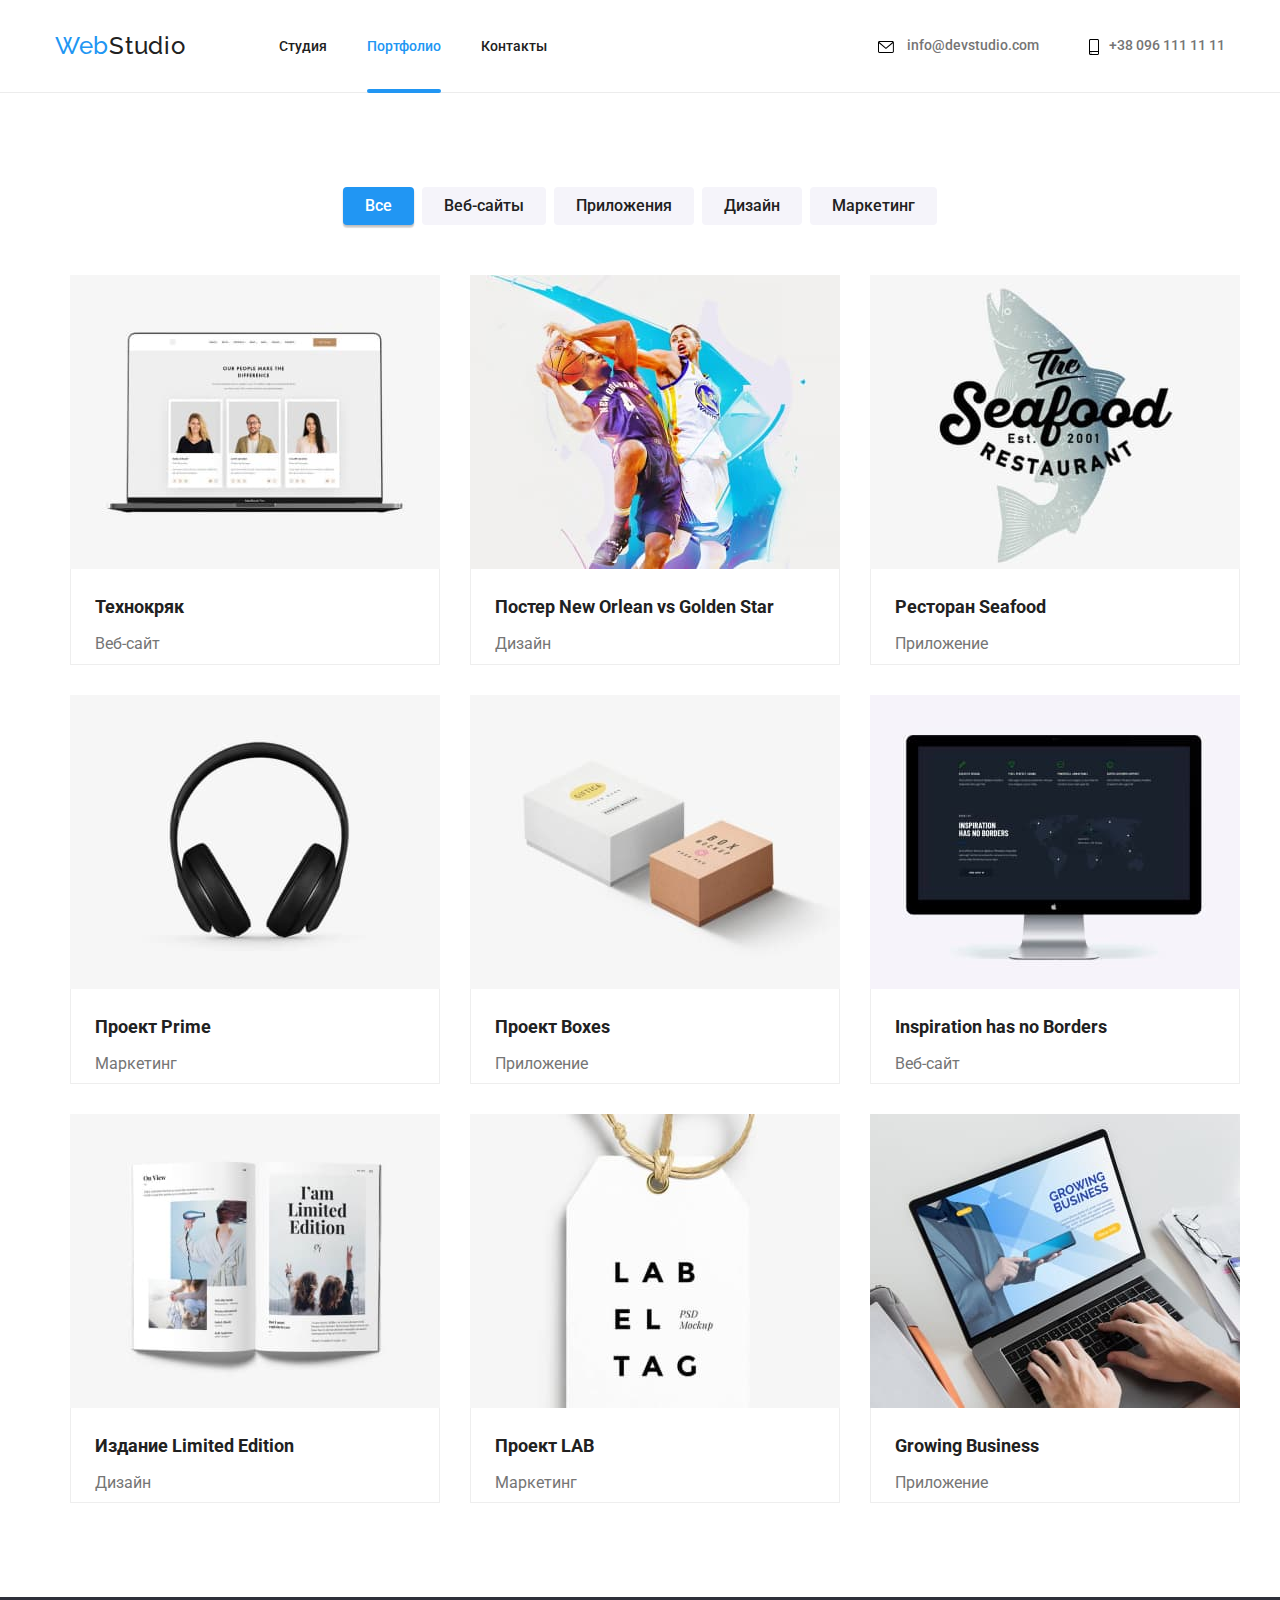
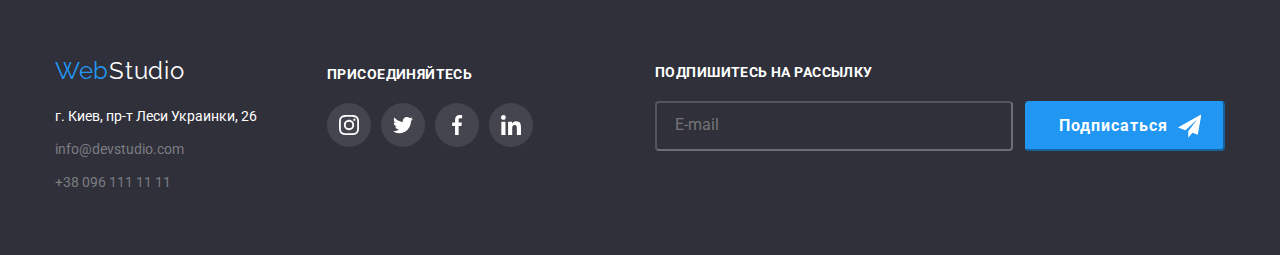
==== portfolio.html @ 3ba3205a "ДЗ 7 начало" ====
<!DOCTYPE html>
<html lang="ru">

<head>
    <meta charset="UTF-8">
    <meta http-equiv="X-UA-Compatible" content="IE=edge">
    <meta name="viewport" content="width=device-width, initial-scale=1.0">
    <link rel="stylesheet" href="https://cdnjs.cloudflare.com/ajax/libs/modern-normalize/1.1.0/modern-normalize.min.css">
    <link rel="preconnect" href="https://fonts.googleapis.com">
    <link rel="preconnect" href="https://fonts.gstatic.com" crossorigin>
    <link href="https://fonts.googleapis.com/css2?family=Raleway:wght@700&family=Roboto:wght@400;500;700;900&display=swap"
        rel="stylesheet">
    <link rel="stylesheet" href="./css/style.css">
    <title>Домешнее задание №2</title>
</head>

<body>
  <!-- header -->

    <header class="page-header">
        <div class="container main-nav">
            <a href="https://vitalii-dzoma.github.io/goit-markup-hw-01/" class="link header"><span
                    class="web-logo">Web</span>Studio</a>
            <nav class="navigation">
                <ul class="list nav">
                    <li class="item"><a href="./index.html" class="link">Студия</a></li>
                <li class="item"><a href="" class="link current">Портфолио</a></li>
                    <li class="item"><a href="" class="link">Контакты</a></li>
                </ul>
            </nav>
            <ul class="list address">
            <li class="item"><a href="mailto:info@devstudio.com" class="link-address">
                    <svg class="nav-item" width="16px"  height="12px">
                        <use href="./images/icons.svg#icon-envelope"></use>
                    </svg> info@devstudio.com</a>
            </li>
            <li class="item"><a href="tel:+380961111111" class="link-address"><svg class="nav-item" width="10px"  height="16px">
                        <use href="./images/icons.svg#icon-smartphone"></use>
                    </svg>+38 096 111 11 11</a></li>
            </ul>
        </div>
    </header>
<!-- main -->
    <main>
        <!-- section -->
        <section class="section portfolio">
            <div class="container">
            <h1 class="visually-hidden">Работы</h1>
                <ul class="top wrapper">
                    <li class="item"><button type="button" class="portfolio-btn current-btn">Все</button></li>
                    <li class="item"><button type="button" class="portfolio-btn">Веб-сайты</button></li>
                    <li class="item"><button type="button" class="portfolio-btn">Приложения</button></li>
                    <li class="item"><button type="button" class="portfolio-btn">Дизайн</button></li>
                    <li class="item"><button type="button" class="portfolio-btn">Маркетинг</button></li>
                </ul>
            <ul class="list wrapper">
                <li class="item wrapper">
                    <a href="" class="link">
                    <div class="portfolio-wrapper">
                    
                    <img src="./images/portfolio1.jpg" width="370" height="294" alt="Пример веб-сайта" class="pict">
                    <p class="portfolio-text">Технокряк это современная площадка распространения коронавируса. Компании используют эту платформу для цифрового
                    шпионажа и атак на защищённые сервера конкурентов.</p>
                    
                    </div>
                    <div class="item-container">
                        <h2 class="item-title">Технокряк</h2>
                    <p class="item-text">Веб-сайт</p>
                    </div>
                    </a>
                    
                    
                </li>
                <li class="item wrapper">
                    <a href="" class="link">
                    <div class="portfolio-wrapper">
                    
                    <img src="./images/portfolio2.jpg"  alt="Баскетбол" class="pict">
                    <p class="portfolio-text">Технокряк это современная площадка распространения коронавируса. Компании используют эту
                      платформу для цифрового
                     шпионажа и атак на защищённые сервера конкурентов.</p>
                    
                    </div>
<div class="item-container">
                    <h2 class="item-title">Постер New Orlean vs Golden Star</h2>
                    <p class="item-text">Дизайн</p>
                    </div>
                    </a>
                </li>
                <li class="item wrapper">
                    <a href="" class="link">
                    <div class="portfolio-wrapper">
                    
                    <img src="./images/portfolio3.jpg" width="370" height="294" alt="Ресторан морепродуктов" class="pict">
                    <p class="portfolio-text">Технокряк это современная площадка распространения коронавируса. Компании используют эту
                      платформу для цифрового
                     шпионажа и атак на защищённые сервера конкурентов.</p>
                    
                    </div>
<div class="item-container">
                    <h2 class="item-title">Ресторан Seafood</h2>
                    <p class="item-text">Приложение</p>
                    </div>
                    </a>
                </li>
                <li class="item wrapper">
                    <a href="" class="link">
                    <div class="portfolio-wrapper">
                    
                    <img src="./images/portfolio4.jpg" width="370" height="294" alt="Наушники" class="pict">
                    <p class="portfolio-text">Технокряк это современная площадка распространения коронавируса. Компании используют эту
                      платформу для цифрового
                     шпионажа и атак на защищённые сервера конкурентов.</p>
                    
                    </div>
<div class="item-container">
                    <h2 class="item-title">Проект Prime</h2>
                    <p class="item-text">Маркетинг</p>
                    </div>
                    </a>
                </li>
                <li class="item wrapper">
                    <a href="" class="link">
                    <div class="portfolio-wrapper">
                    
                    <img src="./images/portfolio5.jpg" width="370" height="294" alt="Коробки" class="pict">
                    <p class="portfolio-text">Технокряк это современная площадка распространения коронавируса. Компании используют эту
                      платформу для цифрового
                     шпионажа и атак на защищённые сервера конкурентов.</p>
                    
                    </div>
<div class="item-container">
                    <h2 class="item-title">Проект Boxes</h2>
                    <p class="item-text">Приложение</p>
                    </div>
                    </a>
                </li>
                <li class="item wrapper">
                    <a href="" class="link">
                    <div class="portfolio-wrapper">
                    
                    <img src="./images/portfolio6.jpg" width="370" height="294" alt="Монитор iMac" class="pict">
                    <p class="portfolio-text">Технокряк это современная площадка распространения коронавируса. Компании используют эту
                      платформу для цифрового
                     шпионажа и атак на защищённые сервера конкурентов.</p>
                    
                    </div>
<div class="item-container">
                    <h2 class="item-title">Inspiration has no Borders</h2>
                    <p class="item-text">Веб-сайт</p>
                    </div>
                    </a>
                </li>
                <li class="item wrapper">
                    <a href="" class="link">
                    <div class="portfolio-wrapper">
                    
                    <img src="./images/portfolio7.jpg" width="370" height="294" alt="Открытая книга" class="pict">
                    <p class="portfolio-text">Технокряк это современная площадка распространения коронавируса. Компании используют эту
                      платформу для цифрового
                     шпионажа и атак на защищённые сервера конкурентов.</p>
                    
                    </div>
<div class="item-container">
                    <h2 class="item-title">Издание Limited Edition</h2>
                    <p class="item-text">Дизайн</p>
                    </div>
                    </a>
                </li>
                <li class="item wrapper">
                    <a href="" class="link">
                    <div class="portfolio-wrapper">
                    
                    <img src="./images/portfolio8.jpg" width="370" height="294" alt="Лейблтаг" class="pict">
                    <p class="portfolio-text">Технокряк это современная площадка распространения коронавируса. Компании используют эту
                      платформу для цифрового
                     шпионажа и атак на защищённые сервера конкурентов.</p>
                    
                    </div>
<div class="item-container">
                    <h2 class="item-title">Проект LAB</h2>
                    <p class="item-text">Маркетинг</p>
                    </div>
                    </a>
                </li>
                <li class="item wrapper">
                    <a href="" class="link">
                    <div class="portfolio-wrapper">
                    
                    <img src="./images/portfolio9.jpg" width="370" height="294" alt="Имитация печати на клавиатуре" class="pict">
                    <p class="portfolio-text">Технокряк это современная площадка распространения коронавируса. Компании используют эту
                      платформу для цифрового
                     шпионажа и атак на защищённые сервера конкурентов.</p>
                    
                    </div>
<div class="item-container">
                    <h2 class="item-title">Growing Business</h2>
                    <p class="item-text">Приложение</p>
                    </div>
                    </a>
                </li>
            </ul>
            </div>
        </section>
    </main>
<!-- footer -->
    <footer class="wrapper-footer">
        <div class="page-footer">
            <div class="address-logo">
                <a href="https://vitalii-dzoma.github.io/goit-markup-hw-01/" class="link footer"><span
                        class="web-logo">Web</span>Studio</a>
                <address class="address footer">
                    <p class="location">
                        г. Киев, пр-т Леси Украинки, 26
                    </p>
                    <ul class="list">
                        <li class="item-footer"><a href="mailto:info@devstudio.com" class="link">info@devstudio.com</a></li>
                        <li class="item-footer"><a href="tel:+380961111111" class="link">+38 096 111 11 11</a></li>
                    </ul>
                </address>
            </div>
            <!-- social links -->
    
            <div class="footer-wrapper">
                <p class="join">присоединяйтесь</p>
                <ul class="social-list footer">
                    <li class="social-item">
                        <a href="" class="social-link clients">
                            <svg class="social-logo footer" width="20px" height="20px">
                                <use href="./images/icons.svg#icon-instagram-2"></use>
                            </svg>
                        </a>
                    </li>
                    <li class="social-item">
                        <a href="" class="social-link clients">
                            <svg class="social-logo footer" width="20px" height="20px">
                                <use href="./images/icons.svg#icon-twitter-1"></use>
                            </svg>
                        </a>
                    </li>
                    <li class="social-item">
                        <a href="" class="social-link clients">
                            <svg class="social-logo footer" width="20px" height="20px">
                                <use href="./images/icons.svg#icon-facebook-1"></use>
                            </svg>
                        </a>
                    </li>
                    <li class="social-item">
                        <a href="" class="social-link clients">
                            <svg class="social-logo footer" width="20px" height="20px">
                                <use href="./images/icons.svg#icon-linkedin-1"></use>
                            </svg>
                        </a>
                    </li>
                </ul>
            </div>
            <!-- subscribe -->
            <div class="subscribe">
                <p class="subscribe-text">подпишитесь на рассылку</p>
                <div class="footer-form">
                    <form action="" class="subscribe-form">
                        <label for="email" class="subsribe-label">
                            <input type="email" name="email" class="subscribe-input" autocomplete="off"
                                placeholder="E-mail">
                        </label>
                    </form>
                    <button class="button sub" type="submit"><span class="button-text">Подписаться</span><svg
                            class="footer-icon" width="24px" height="24px">
                            <use href="./images/icons.svg#icon-icon-send"></use>
                        </svg>
                    </button>
                </div>
            </div>
        </div>
    </footer>
</body>

</html>
---- css/style.css ----
body {
  font-family: Roboto, sans-serif;
  color: var(--primary-text-color);
  box-sizing: border-box;
}

/* цвет основного текста #212121 */
/* вторичный цвет текста #757575 */
/* цвет фона #E5E5E5 */
/* акцент #2196F3 */
/* цвет ссылок в футере color: rgba(255, 255, 255, 0.6);*/

:root {
  --primary-text-color: #212121;
  --primary-backround-color: #ffffff;
  --secondary-text-color: #757575;
  --social-icon-color: #afb1b8;
  --backround-color: #e5e5e5;
  --accent-color: #2196f3;
  --secondary-background-color: #f5f4fa;
  --footer-link-color: rgba(255, 255, 255, 0.6);
  --footer-color: #2f303a;
  --large-font-weight: 900;
  --bold-font-weight: 700;
  --medium-font-weight: 500;
  --title-line-height: 1.17;
  --text-line-height: 1.71;
}

/* Утилиты */

h1,
h2,
h3,
p,
.list {
  margin: 0;
  padding: 0;
  list-style: none;
}

/* .titles .description {
  line-height: var(--title-line-height);
} */

.list.titles {
  display: flex;
  justify-content: space-between;
}

/* header */
.page-header {
  line-height: var(--title-line-height);
  font-weight: var(--medium-font-weight);
  border-bottom: 1px solid #ececec;
}
/* logo */
.list.address .link-address {
  padding-top: 32px;
  padding-bottom: 32px;
}
.link.header,
.link.footer {
  font-family: Raleway, sans-serif;
  font-size: 24px;
  letter-spacing: 0.03em;
  line-height: 1.19;
  padding: 25px 0;
}

/* container */
.container {
  width: 1200px;
  padding-left: 15px;
  padding-right: 15px;
  margin-left: auto;
  margin-right: auto;
  align-items: center;
}
/* контейнер с изображениями */

.titles.image {
  margin-bottom: 50px;
}

.container.team .list {
  display: flex;
  justify-content: space-around;
}

.titles.surnames {
  /* padding-top: 94px; */
  margin-bottom: 50px;
}

.navigation {
  margin-left: 93px;
}
/* main nav */

.web-logo {
  color: var(--accent-color);
  transition: color 250ms cubic-bezier(0.4, 0, 0.2, 1);
}
.main-nav,
.list.nav {
  display: flex;
}

.list.address {
  display: flex;
  margin-left: auto;
}

.list.address .item + .item {
  margin-left: 50px;
}

.list.nav .item:not(:last-child) {
  margin-right: 40px;
}

/* hero */
.hero {
  max-width: 1600px;
  padding-left: 15px;
  padding-right: 15px;
  margin: 0 auto;
  text-align: center;
  background-color: var(--footer-color);
  background-image: linear-gradient(to right, #2f303a66 40%, #2f303a66 60%), url(../images/img.jpg);
  padding: 200px 0px;
  transition: background-color 250ms cubic-bezier(0.4, 0, 0.2, 1);
}
/* h1 */
.title {
  font-size: 44px;
  text-align: center;
  color: var(--primary-backround-color);
  text-transform: uppercase;
  margin-bottom: 30px;

  line-height: 1.36;
  font-weight: var(--large-font-weight);

  transition: color 250ms cubic-bezier(0.4, 0, 0.2, 1);
}
.titles {
  font-size: 36px;
  text-align: center;
  margin: 0;
}

/* image names */
.names {
  text-align: center;
  padding: 30px 32px 30px 32px;
}

.item.team {
  background: white;
  box-shadow: 0px 1px 3px rgba(0, 0, 0, 0.12), 0px 1px 1px rgba(0, 0, 0, 0.14),
    0px 2px 1px rgba(0, 0, 0, 0.2);
  border-radius: 0px 0px 4px 4px;
  transition: color 250ms cubic-bezier(0.4, 0, 0.2, 1),
    background-color 250ms cubic-bezier(0.4, 0, 0.2, 1),
    box-shadow 250ms cubic-bezier(0.4, 0, 0.2, 1);
}

/* portfolio menu flex */
.top.wrapper {
  display: flex;
  justify-content: center;
  padding: 0;
  margin: 0;
  list-style: none;
  margin-bottom: 50px;
}
.top.wrapper .item:not(:last-child) {
  margin-right: 8px;
}

.list.wrapper {
  display: flex;
  justify-content: center;

  width: 1200px;
  padding-left: 15px;
  padding-right: 15px;
  margin-left: auto;
  margin-right: auto;
}

.list.wrapper {
  flex-wrap: wrap;
}
.item.wrapper .link {
  transition: box-shadow 250ms cubic-bezier(0.4, 0, 0.2, 1);
}

.item.wrapper .link:hover,
.item.wrapper .link:focus {
  box-shadow: 0px 1px 1px rgba(0, 0, 0, 0.12), 0px 4px 4px rgba(0, 0, 0, 0.06),
    1px 4px 6px rgba(0, 0, 0, 0.16);
}

/* portfolio-text */

.portfolio-wrapper {
  position: relative;
  /* overflow: hidden; */
}

.portfolio-text {
  position: absolute;
  font-size: 18px;
  line-height: 28px;
  letter-spacing: 0.03em;
  margin: 0;
  padding: 62px 24px;
  z-index: 99;

  /* transform: translateY(0%); */

  opacity: 0;
  transition: opacity 250ms cubic-bezier(0.4, 0, 0.2, 1), color 250ms cubic-bezier(0.4, 0, 0.2, 1);
}
.item.wrapper:hover .portfolio-text,
.link:focus .portfolio-text,
.item.wrapper:hover .portfolio-wrapper::after,
.link:focus .portfolio-wrapper::after {
  transform: translateY(-100%);
  opacity: 1;
  transition: transform 250ms cubic-bezier(0.4, 0, 0.2, 1);
  color: var(--primary-backround-color);
}
.portfolio-wrapper {
  overflow: hidden;
}

.portfolio-wrapper::after {
  position: absolute;
  content: '';
  width: 100%;
  height: 100%;
  background-color: rgba(33, 150, 243, 0.9);
  transition: background-color 250ms cubic-bezier(0.4, 0, 0.2, 1);
  transform: translateY(0%);
  /* opacity: 0; */
  z-index: 0;
}

/* backdrop */

.backdrop {
  position: fixed;
  top: 0;
  left: 0;
  width: 100%;
  height: 100%;
  background-color: rgba(0, 0, 0, 0.2);
  opacity: 1;
  transition: opacity 250ms cubic-bezier(0.4, 0, 0.2, 1),
    background-color 250ms cubic-bezier(0.4, 0, 0.2, 1);
}

.backdrop.is-hidden {
  opacity: 0;
  pointer-events: none;
}

.backdrop.is-hidden .modal {
  transform: scale(1.1) translate(-50%, -50%);
  transition: transform 250ms cubic-bezier(0.4, 0, 0.2, 1);
}

.modal {
  position: absolute;
  top: 50%;
  left: 50%;
  padding: 40px;
  min-height: 581px;
  min-width: 528px;

  background-color: var(--primary-backround-color);

  transform: scale(0.9) translate(-50%, -50%);

  transition: transform 250ms cubic-bezier(0.4, 0, 0.2, 1),
    background-color 250ms cubic-bezier(0.4, 0, 0.2, 1);
}

/* modal form */
.modal-title {
  font-weight: bold;
  font-size: 20px;
  line-height: 23px;
  text-align: center;
  letter-spacing: 0.03em;
  margin-bottom: 30px;
}
.modal-form {
  width: 448px;
  display: flex;
  flex-direction: column;
  margin: 0 auto;
}
.modal-wrapper:nth-child(-n + 3) {
  margin-bottom: 30px;
}

.modal-wrapper:nth-child(4) {
  margin-bottom: 20px;
}

.modal-wrapper:last-child {
  display: flex;
  justify-content: flex-end;
}

.modal-input[placeholder='Введите текст'] {
  position: relative;
  min-height: 120px;
  transition: border-color 250ms cubic-bezier(0.4, 0, 0.2, 1);
}

.modal-input::placeholder {
  position: absolute;
  left: 0;
  top: 0;
  transform: translate(15px, 10px);
}

.modal-wrapper {
  position: relative;
}
.modal-input {
  position: relative;
  min-height: 40px;
  display: block;
  width: 100%;
  padding-left: 42px;
  cursor: pointer;
  border: 1px solid rgba(33, 33, 33, 0.2);
  border-radius: 4px;
  transition: border-color 250ms cubic-bezier(0.4, 0, 0.2, 1);
}

.modal-input:focus,
.modal-input:hover,
.close:hover .modal-close,
.close:focus .modal-close {
  border: 1px solid var(--accent-color);
  outline: transparent;
  fill: var(--accent-color);
}

.modal-label > .modal-input:focus + .modal-item,
.modal-label > .modal-input:hover + .modal-item {
  fill: var(--accent-color);
}

.modal-label {
  transition: border-color 250ms cubic-bezier(0.4, 0, 0.2, 1);
}

.modal-text {
  position: absolute;
  top: 0;
  left: 0;
  transform: translateY(-15px);
  font-size: 12px;
  line-height: 14px;
  letter-spacing: 0.01em;

  color: var(--secondary-text-color);
  transition: color 250ms cubic-bezier(0.4, 0, 0.2, 1);
}

.modal-item,
.modal-close {
  position: absolute;
  top: 0;
  left: 0;
  transform: translate(15px, 12px);
}
.modal-close {
  transform: translate(0);
  cursor: pointer;
  border-color: rgba(0, 0, 0, 0.1);
  transition: fill 250ms cubic-bezier(0.4, 0, 0.2, 1),
    border-color 250ms cubic-bezier(0.4, 0, 0.2, 1);
}

.close:hover .modal-close,
.close:focus .modal-close {
  fill: var(--accent-color);
}

.modal-icon {
  position: absolute;
  top: 0;
  left: 0;
  border-radius: 2px;
}

.modal-checkbox {
  position: relative;
}

.checkbox-label::after {
  position: absolute;
  content: '';
  left: 0;
  top: 0;
  transform: translate(18px, 5px);
  width: 16px;
  height: 15px;
  border: 2px solid var(--primary-text-color);
  border-radius: 4px;
  transition: border-color 250ms cubic-bezier(0.4, 0, 0.2, 1);
}

.modal-checkbox:checked ~ .checkbox-label::after {
  border: 1px solid var(--accent-color);
  background-image: url(../images/check.svg);
  background-size: contain;
  background-color: var(--accent-color);
  transition: border-color 250ms cubic-bezier(0.4, 0, 0.2, 1),
    backgroung-color 250ms cubic-bezier(0.4, 0, 0.2, 1);
}

.modal-wrapper + .button {
  width: 200px;
  margin-left: auto;
  margin-right: auto;

  cursor: pointer;

  transition: box-shadow 250ms cubic-bezier(0.4, 0, 0.2, 1);
}

.modal-wrapper + .button:hover,
.modal-wrapper + .button:focus {
  box-shadow: 0px 3px 1px rgb(0 0 0 / 10%), 0px 1px 2px rgb(0 0 0 / 8%),
    0px 2px 2px rgb(0 0 0 / 12%);
}

.modal-wrapper.footer {
  margin-bottom: 30px;
  display: flex;
  justify-content: flex-end;
}

.private-policy {
  color: var(--accent-color);
}

.close {
  position: absolute;
  top: 0;
  right: 0;
  width: 30px;
  height: 30px;

  background-color: var(--primary-backround-color);
  transition: background-color 250ms cubic-bezier(0.4, 0, 0.2, 1);
  border: none;
  margin-top: 8px;
  margin-right: 8px;
}

.list.wrapper .item {
  margin-right: 30px;
  margin-bottom: 30px;
}

.item-container {
  border: 1px solid #eeeeee;
  border-top: 0;
  padding: 20px 24px 4px 24px;
}

/* сетка портфолио */
.item.wrapper:nth-child(3n) {
  margin-right: 0;
}

.item.wrapper:nth-last-child(-n + 3) {
  margin-bottom: 0;
}
.list.flex {
  display: flex;
}

.item.flex {
  width: 270px;
}

.list.flex .item:not(:nth-child(4)) {
  margin-right: 30px;
}

.description {
  font-size: 16px;
  margin-bottom: 10px;
  text-transform: uppercase;
}
.description-text,
.modal-policy {
  font-size: 14px;
  margin: 0;
  padding: 0;
  line-height: var(--text-line-height);
  letter-spacing: 0.03em;
}

.titles > .item,
.img-title {
  font-size: 16px;
}
.img-title {
  font-weight: var(--medium-font-weight);
  line-height: var(--title-line-height);
  margin-bottom: 10px;
}

/* section */

.section,
.section-title {
  padding-top: 94px;
  padding-bottom: 94px;
}

.third {
  padding-top: 0px;
  padding-bottom: 94px;
}

.section.team,
.section-title,
.section.portfolio {
  padding-top: 94px;
}

.visually-hidden {
  position: absolute;
  width: 1px;
  height: 1px;
  margin: -1px;
  border: 0;
  padding: 0;

  white-space: nowrap;
  clip-path: inset(100%);
  clip: rect(0 0 0 0);
  overflow: hidden;
}

.button {
  line-height: 1.88;
  font-size: 16px;
  font-family: inherit;
  letter-spacing: 0.06em;
  transition: color 250ms cubic-bezier(0.4, 0, 0.2, 1),
    background-color 250ms cubic-bezier(0.4, 0, 0.2, 1);
}

/* .button:hover,
.button:focus {
  color: var(--accent-color);
} */

.button.primary,
.sub {
  padding-top: 10px;
  padding-bottom: 10px;
  padding-left: 32px;
  padding-right: 32px;
  border-radius: 4px;
  border-color: var(--accent-color);

  color: var(--primary-backround-color);
  background-color: var(--accent-color);
  font-weight: var(--bold-font-weight);

  transition: color 250ms cubic-bezier(0.4, 0, 0.2, 1),
    background-color 250ms cubic-bezier(0.4, 0, 0.2, 1);
}

.section-title > .list.flex {
  font-size: 14px;
  line-height: var(--text-line-height);
}

.link {
  display: block;
  color: var(--primary-text-color);
  font-size: 14px;
  text-decoration: none;

  transition: color 250ms cubic-bezier(0.4, 0, 0.2, 1);
}

.link:hover,
.link:focus,
.link-address:hover,
.link-address:focus,
.item-footer > .link:hover,
.item-footer > .link:focus,
.link.footer:hover,
.link.footer:focus {
  color: var(--accent-color);
}

.list.nav .link {
  display: block;
  padding-top: 38px;
  padding-bottom: 38px;
}

.portfolio-btn {
  color: var(--primary-text-color);
  font-family: Roboto;
  font-weight: var(--medium-font-weight);
  font-size: 16px;
  cursor: pointer;
  line-height: 1.63;
  background-color: var(--secondary-background-color);
  padding: 6px 22px;
  border: var(--primary-backround-color);
  border-radius: 4px;
  transition: color 250ms cubic-bezier(0.4, 0, 0.2, 1),
    background-color 250ms cubic-bezier(0.4, 0, 0.2, 1),
    box-shadow 250ms cubic-bezier(0.4, 0, 0.2, 1);
}

.portfolio-btn.current-btn {
  background-color: var(--accent-color);
  color: var(--primary-backround-color);
  box-shadow: 0px 3px 1px rgba(0, 0, 0, 0.1), 0px 1px 2px rgba(0, 0, 0, 0.08),
    0px 2px 2px rgba(0, 0, 0, 0.12);
  transition: color 250ms cubic-bezier(0.4, 0, 0.2, 1),
    background-color 250ms cubic-bezier(0.4, 0, 0.2, 1),
    box-shadow 250ms cubic-bezier(0.4, 0, 0.2, 1);
}

.portfolio-btn:hover,
.portfolio-btn:focus {
  background-color: var(--accent-color);
  color: var(--primary-backround-color);
  box-shadow: 0px 3px 1px rgba(0, 0, 0, 0.1), 0px 1px 2px rgba(0, 0, 0, 0.08),
    0px 2px 2px rgba(0, 0, 0, 0.12);
}
.current {
  position: relative;
  color: var(--accent-color);
  transition: color 250ms cubic-bezier(0.4, 0, 0.2, 1);
}
.current::after {
  position: absolute;
  display: inline-block;
  content: '';
  width: 100%;
  height: 4px;
  background-color: var(--accent-color);
  transition: background-color 250ms cubic-bezier(0.4, 0, 0.2, 1);
  bottom: -1px;
  left: 0;
  border-radius: 4px;
}

.team {
  background-color: var(--secondary-background-color);
  transition: background-color 250ms cubic-bezier(0.4, 0, 0.2, 1);
}

.address {
  list-style: none;
  font-style: normal;
  line-height: var(--text-line-height);
}

.description-text,
.title-text,
.item-text,
.modal-policy {
  color: var(--secondary-text-color);
  transition: color 250ms cubic-bezier(0.4, 0, 0.2, 1);
}
.link-address {
  text-decoration: none;
  font-size: 14px;
  display: block;
  color: var(--secondary-text-color);

  transition: color 250ms cubic-bezier(0.4, 0, 0.2, 1);
}

/* svg-icon nav */
.nav-item {
  margin-right: 10px;
  vertical-align: middle;
  transition: fill 250ms cubic-bezier(0.4, 0, 0.2, 1);
}

.nav-item:hover,
.nav-item:focus,
.features-logo:hover,
.features-logo:focus,
.social-logo:hover,
.social-logo:focus {
  fill: var(--accent-color);
}

.link-address:hover .nav-item,
.link-address:focus .nav-item {
  fill: var(--accent-color);
}

.list.clients .link:hover .social-logo.labels,
.list.clients .link:focus .social-logo.labels {
  fill: var(--accent-color);
}

.social-logo.labels {
  transition: fill 250ms cubic-bezier(0.4, 0, 0.2, 1);
}
.list.clients .link:hover,
.list.clients .link:focus {
  border: 1px solid var(--accent-color);
}

/* svg backround 2 section */
.thumb {
  width: 270px;
  height: 120px;
  display: flex;
  justify-content: center;
  align-items: center;
  background-color: var(--secondary-background-color);
  border-radius: 4px;
  margin-bottom: 30px;
  transition: background-color 250ms cubic-bezier(0.4, 0, 0.2, 1);
}

.features-logo {
  transition: fill 250ms cubic-bezier(0.4, 0, 0.2, 1);
}

/* social links+logo */
.social-list {
  display: flex;
  justify-content: space-around;
  margin: 0;
  padding: 0;
  list-style: none;
}

.social-logo {
  fill: var(--social-icon-color);
  transition: fill 250ms cubic-bezier(0.4, 0, 0.2, 1);
}

.social-logo.footer {
  fill: var(--primary-backround-color);
  transition: fill 250ms cubic-bezier(0.4, 0, 0.2, 1);
}
/* .social-item {
  padding: 12px;
} */
.social-logo:hover,
.social-logo:focus {
  fill: var(--primary-backround-color);
}

.social-item .social-link.clients {
  transition: background-color 250ms cubic-bezier(0.4, 0, 0.2, 1);
}

.social-link.clients {
  padding: 0;
  display: flex;
  justify-content: center;
  align-items: center;
}

.social-item .social-link.clients:hover,
.social-item .social-link.clients:focus {
  background-color: var(--accent-color);
  border-radius: 50%;

  width: 44px;
  height: 44px;
  display: flex;
  justify-content: center;
  align-items: center;
}
.social-link:hover .social-logo,
.social-link:focus .social-logo {
  fill: var(--primary-backround-color);
}
.social-item:not(:last-child) {
  margin-right: 10px;
}

/* .social-link.cover {
  background-color: var(--accent-color);
  transition: backround-color 250ms cubic-bezier(0.4, 0, 0.2, 1);
} */

.social-link {
  text-decoration: none;
  display: block;
  width: 44px;
  height: 44px;
  padding: 12px;
  border-radius: 50%;
  background-color: rgba(255, 255, 255, 0.1);
  transition: backround-color 250ms cubic-bezier(0.4, 0, 0.2, 1);
}

.footer-wrapper {
  margin-left: 70px;
  margin-top: 10px;
}

.join,
.subscribe-text {
  font-weight: bold;
  font-size: 14px;
  line-height: 1.14;
  letter-spacing: 0.03em;
  text-transform: uppercase;
  margin-bottom: 20px;
  color: #ffffff;
  transition: color 250ms cubic-bezier(0.4, 0, 0.2, 1);
}

.link.footer {
  padding: 0;
  margin-bottom: 20px;
  color: var(--primary-backround-color);
  transition: color 250ms cubic-bezier(0.4, 0, 0.2, 1);
}
.item-text {
  font-size: 16px;
  line-height: 1.88;
}

.item-title {
  font-size: 18px;
  line-height: 2;
  margin-bottom: 4px;
}

.item-footer > .link {
  color: #ffffff60;
  transition: color 250ms cubic-bezier(0.4, 0, 0.2, 1);
}

.list > .item-footer:not(:last-child) {
  margin-bottom: 9px;
}

.title-text {
  line-height: inherit;
  font-weight: var(--medium-font-weight);
  margin-bottom: 16px;
}
.location {
  font-size: 14px;
  color: var(--primary-backround-color);
  margin-bottom: 9px;
  transition: color 250ms cubic-bezier(0.4, 0, 0.2, 1);
}
.wrapper-footer {
  background-color: #2f303a;
  padding-top: 60px;
  padding-bottom: 60px;
  transition: backround-color 250ms cubic-bezier(0.4, 0, 0.2, 1);
}
.page-footer {
  width: 1200px;
  display: flex;
  padding-left: 15px;
  padding-right: 15px;
  margin-left: auto;
  margin-right: auto;
}
/* what're we doing thumb */
.job-thumb {
  position: relative;
}
.white {
  margin: 0;
  padding: 0;
  position: absolute;
  width: 370px;
  height: 70px;
  display: flex;
  justify-content: center;
  align-items: center;
  bottom: 0;
  text-align: center;
  color: var(--primary-backround-color);
  background-color: rgba(47, 48, 58, 0.8);
  transition: backround-color 250ms cubic-bezier(0.4, 0, 0.2, 1),
    color 250ms cubic-bezier(0.4, 0, 0.2, 1);
}

.title.portfolio {
  margin: 0;
}

img {
  display: block;
  max-width: 100%;
  height: auto;
}

/* before footer section */
.list.clients {
  display: flex;
  margin: 0;
  list-style: none;
}

.list.clients .item:not(:last-child) {
  margin-right: 30px;
}
.list.clients .link {
  width: 170px;
  height: 92px;
  display: flex;
  justify-content: center;
  align-items: center;
  border: 1px solid var(--social-icon-color);
  border-radius: 4px;
  transition: border-color 250ms cubic-bezier(0.4, 0, 0.2, 1);
}

.subscribe {
  margin-left: auto;
  margin-top: 8px;
}
.footer-form {
  display: flex;
  justify-content: space-between;
}

.sub {
  width: 200px;
  height: 50px;
  padding-right: 22px;
  display: flex;
  justify-content: center;
  align-items: center;
}

.footer-icon {
  margin-left: 10px;
}

.subscribe-text {
  align-self: flex-start;
}
.subscribe-input {
  width: 358px;
  min-height: 50px;
  margin-right: 12px;
  background-color: var(--footer-color);
  border-color: rgba(255, 255, 255, 0.3);
  border-radius: 4px;
  transition: border-color 250ms cubic-bezier(0.4, 0, 0.2, 1);
}

.subscribe-input::placeholder {
  padding-left: 16px;
  font-size: 16px;
  line-height: 20px;
  letter-spacing: 0, 03em;
}
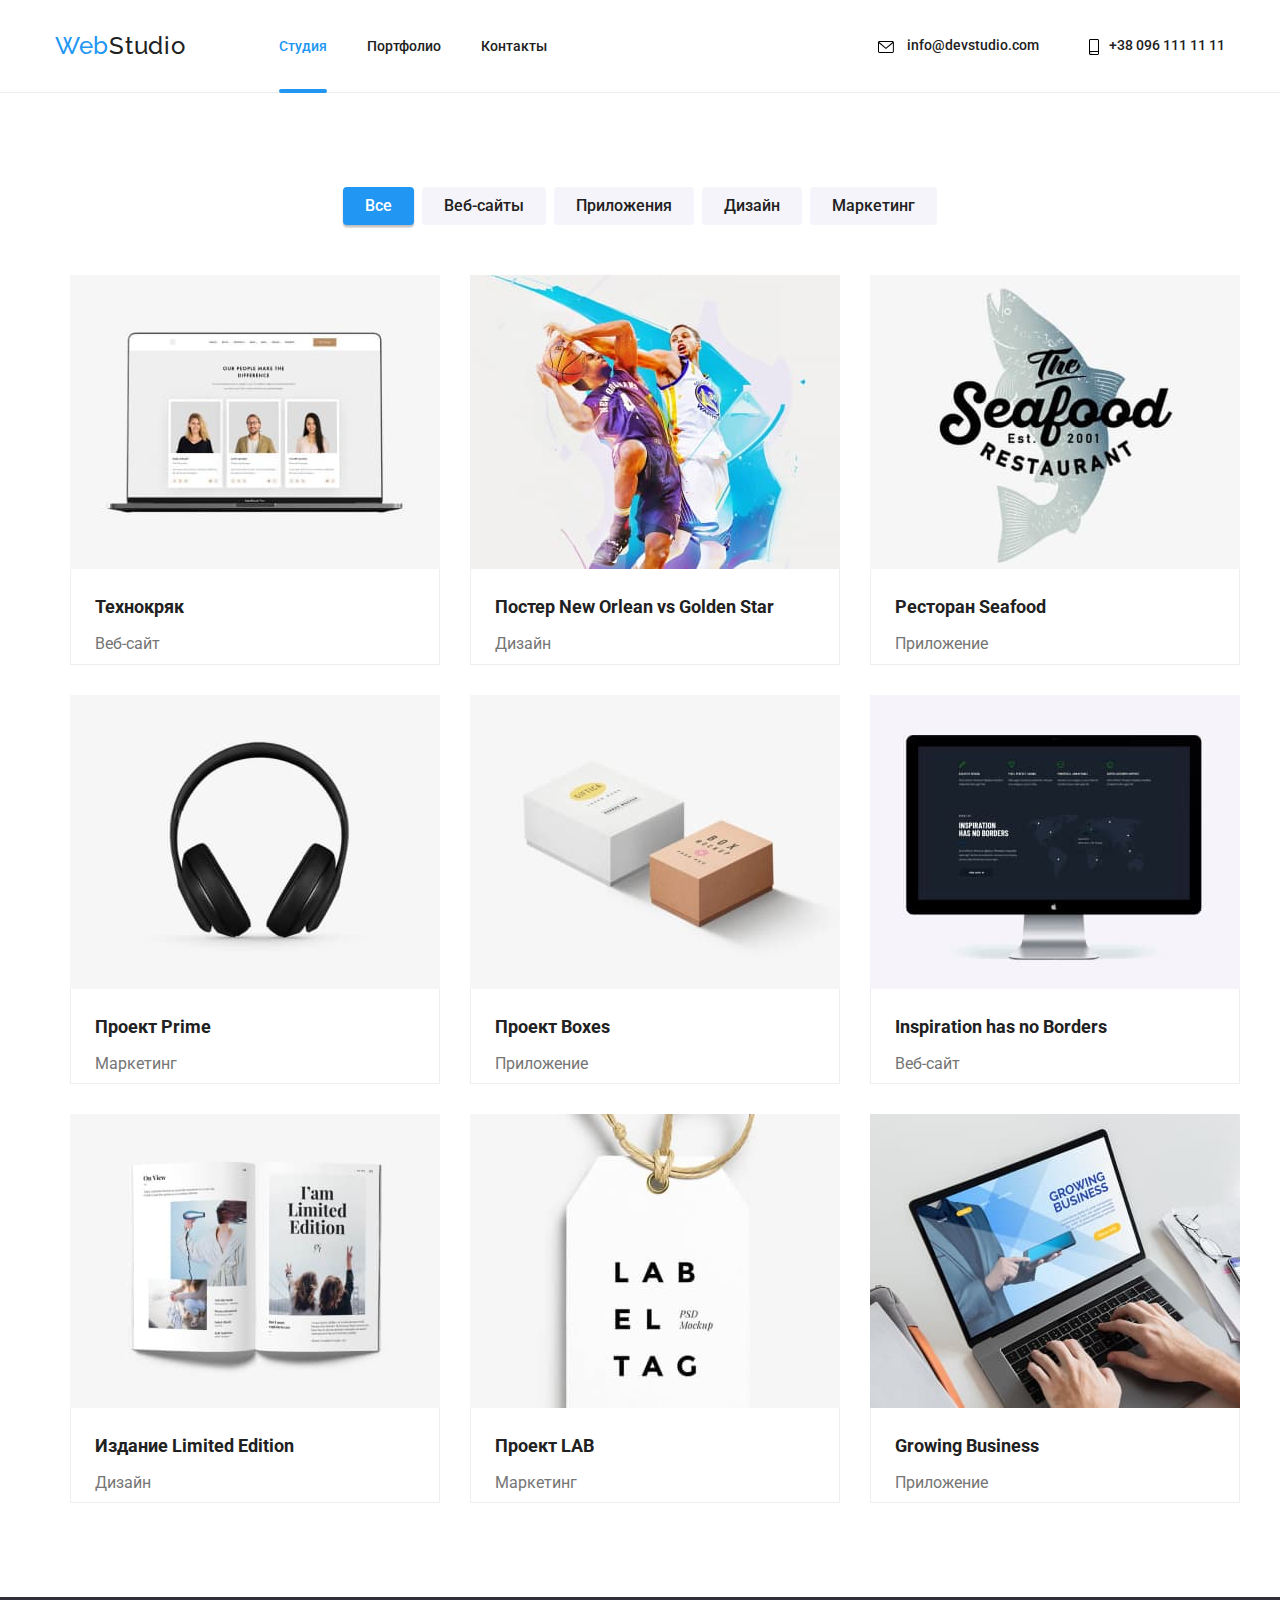
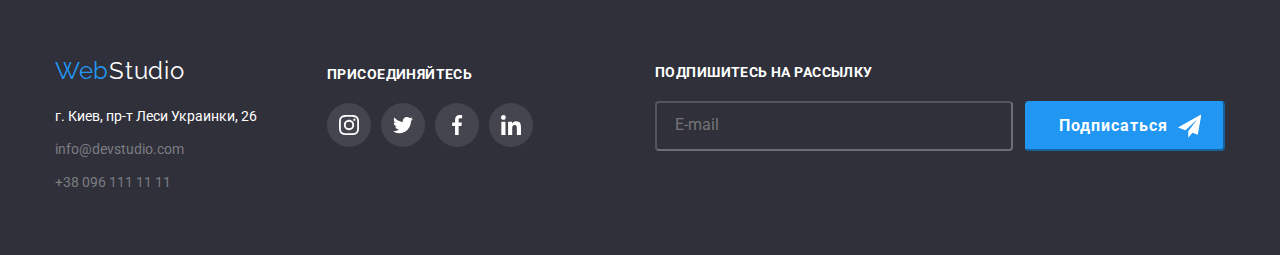
==== commit 910cc070: "БЕМ готов" ====
--- a/portfolio.html
+++ b/portfolio.html
@@ -19,46 +19,47 @@
 
     <header class="page-header">
         <div class="container main-nav">
-            <a href="https://vitalii-dzoma.github.io/goit-markup-hw-01/" class="link header"><span
+            <a href="https://vitalii-dzoma.github.io/goit-markup-hw-01/" class="header-link"><span
                     class="web-logo">Web</span>Studio</a>
             <nav class="navigation">
-                <ul class="list nav">
-                    <li class="item"><a href="./index.html" class="link">Студия</a></li>
-                <li class="item"><a href="" class="link current">Портфолио</a></li>
-                    <li class="item"><a href="" class="link">Контакты</a></li>
+                <ul class="navigation-list">
+                    <li class="navigation-item"><a href="" class="navigation-link navigation-link__current">Студия</a></li>
+                    <li class="navigation-item"><a href="./portfolio.html" class="navigation-link">Портфолио</a></li>
+                    <li class="navigation-item"><a href="" class="navigation-link">Контакты</a></li>
                 </ul>
             </nav>
-            <ul class="list address">
-            <li class="item"><a href="mailto:info@devstudio.com" class="link-address">
-                    <svg class="nav-item" width="16px"  height="12px">
-                        <use href="./images/icons.svg#icon-envelope"></use>
-                    </svg> info@devstudio.com</a>
-            </li>
-            <li class="item"><a href="tel:+380961111111" class="link-address"><svg class="nav-item" width="10px"  height="16px">
-                        <use href="./images/icons.svg#icon-smartphone"></use>
-                    </svg>+38 096 111 11 11</a></li>
+            <ul class="page-header__list">
+                <li class="page-header__item"><a href="mailto:info@devstudio.com" class="page-header__link">
+                        <svg class="page-header__icon" width="16px" height="12px">
+                            <use href="./images/icons.svg#icon-envelope"></use>
+                        </svg> info@devstudio.com</a>
+                </li>
+                <li class="page-header__item"><a href="tel:+380961111111" class="page-header__link"><svg
+                            class="page-header__icon" width="10px" height="16px">
+                            <use href="./images/icons.svg#icon-smartphone"></use>
+                        </svg>+38 096 111 11 11</a></li>
             </ul>
         </div>
     </header>
 <!-- main -->
     <main>
         <!-- section -->
-        <section class="section portfolio">
+        <section class="section-portfolio">
             <div class="container">
             <h1 class="visually-hidden">Работы</h1>
-                <ul class="top wrapper">
-                    <li class="item"><button type="button" class="portfolio-btn current-btn">Все</button></li>
-                    <li class="item"><button type="button" class="portfolio-btn">Веб-сайты</button></li>
-                    <li class="item"><button type="button" class="portfolio-btn">Приложения</button></li>
-                    <li class="item"><button type="button" class="portfolio-btn">Дизайн</button></li>
-                    <li class="item"><button type="button" class="portfolio-btn">Маркетинг</button></li>
+                <ul class="section-portfolio__list">
+                    <li class="section-portfolio__item"><button type="button" class="portfolio-btn portfolio-btn__current">Все</button></li>
+                    <li class="section-portfolio__item"><button type="button" class="portfolio-btn">Веб-сайты</button></li>
+                    <li class="section-portfolio__item"><button type="button" class="portfolio-btn">Приложения</button></li>
+                    <li class="section-portfolio__item"><button type="button" class="portfolio-btn">Дизайн</button></li>
+                    <li class="section-portfolio__item"><button type="button" class="portfolio-btn">Маркетинг</button></li>
                 </ul>
-            <ul class="list wrapper">
-                <li class="item wrapper">
-                    <a href="" class="link">
-                    <div class="portfolio-wrapper">
-                    
-                    <img src="./images/portfolio1.jpg" width="370" height="294" alt="Пример веб-сайта" class="pict">
+            <ul class="section-portfolio__wrapper">
+                <li class="section-portfolio__card">
+                    <a href="" class="section-portfolio__link">
+                    <div class="portfolio-wrapper">
+                    
+                    <img src="./images/portfolio1.jpg" width="370" height="294" alt="Пример веб-сайта">
                     <p class="portfolio-text">Технокряк это современная площадка распространения коронавируса. Компании используют эту платформу для цифрового
                     шпионажа и атак на защищённые сервера конкурентов.</p>
                     
@@ -71,11 +72,11 @@
                     
                     
                 </li>
-                <li class="item wrapper">
-                    <a href="" class="link">
-                    <div class="portfolio-wrapper">
-                    
-                    <img src="./images/portfolio2.jpg"  alt="Баскетбол" class="pict">
+                <li class="section-portfolio__card">
+                    <a href="" class="section-portfolio__link">
+                    <div class="portfolio-wrapper">
+                    
+                    <img src="./images/portfolio2.jpg"  alt="Баскетбол">
                     <p class="portfolio-text">Технокряк это современная площадка распространения коронавируса. Компании используют эту
                       платформу для цифрового
                      шпионажа и атак на защищённые сервера конкурентов.</p>
@@ -87,11 +88,11 @@
                     </div>
                     </a>
                 </li>
-                <li class="item wrapper">
-                    <a href="" class="link">
-                    <div class="portfolio-wrapper">
-                    
-                    <img src="./images/portfolio3.jpg" width="370" height="294" alt="Ресторан морепродуктов" class="pict">
+                <li class="section-portfolio__card">
+                    <a href="" class="section-portfolio__link">
+                    <div class="portfolio-wrapper">
+                    
+                    <img src="./images/portfolio3.jpg" width="370" height="294" alt="Ресторан морепродуктов">
                     <p class="portfolio-text">Технокряк это современная площадка распространения коронавируса. Компании используют эту
                       платформу для цифрового
                      шпионажа и атак на защищённые сервера конкурентов.</p>
@@ -103,11 +104,11 @@
                     </div>
                     </a>
                 </li>
-                <li class="item wrapper">
-                    <a href="" class="link">
-                    <div class="portfolio-wrapper">
-                    
-                    <img src="./images/portfolio4.jpg" width="370" height="294" alt="Наушники" class="pict">
+                <li class="section-portfolio__card">
+                    <a href="" class="section-portfolio__link">
+                    <div class="portfolio-wrapper">
+                    
+                    <img src="./images/portfolio4.jpg" width="370" height="294" alt="Наушники">
                     <p class="portfolio-text">Технокряк это современная площадка распространения коронавируса. Компании используют эту
                       платформу для цифрового
                      шпионажа и атак на защищённые сервера конкурентов.</p>
@@ -119,11 +120,11 @@
                     </div>
                     </a>
                 </li>
-                <li class="item wrapper">
-                    <a href="" class="link">
-                    <div class="portfolio-wrapper">
-                    
-                    <img src="./images/portfolio5.jpg" width="370" height="294" alt="Коробки" class="pict">
+                <li class="section-portfolio__card">
+                    <a href="" class="section-portfolio__link">
+                    <div class="portfolio-wrapper">
+                    
+                    <img src="./images/portfolio5.jpg" width="370" height="294" alt="Коробки">
                     <p class="portfolio-text">Технокряк это современная площадка распространения коронавируса. Компании используют эту
                       платформу для цифрового
                      шпионажа и атак на защищённые сервера конкурентов.</p>
@@ -135,11 +136,11 @@
                     </div>
                     </a>
                 </li>
-                <li class="item wrapper">
-                    <a href="" class="link">
-                    <div class="portfolio-wrapper">
-                    
-                    <img src="./images/portfolio6.jpg" width="370" height="294" alt="Монитор iMac" class="pict">
+                <li class="section-portfolio__card">
+                    <a href="" class="section-portfolio__link">
+                    <div class="portfolio-wrapper">
+                    
+                    <img src="./images/portfolio6.jpg" width="370" height="294" alt="Монитор iMac">
                     <p class="portfolio-text">Технокряк это современная площадка распространения коронавируса. Компании используют эту
                       платформу для цифрового
                      шпионажа и атак на защищённые сервера конкурентов.</p>
@@ -151,11 +152,11 @@
                     </div>
                     </a>
                 </li>
-                <li class="item wrapper">
-                    <a href="" class="link">
-                    <div class="portfolio-wrapper">
-                    
-                    <img src="./images/portfolio7.jpg" width="370" height="294" alt="Открытая книга" class="pict">
+                <li class="section-portfolio__card">
+                    <a href="" class="section-portfolio__link">
+                    <div class="portfolio-wrapper">
+                    
+                    <img src="./images/portfolio7.jpg" width="370" height="294" alt="Открытая книга">
                     <p class="portfolio-text">Технокряк это современная площадка распространения коронавируса. Компании используют эту
                       платформу для цифрового
                      шпионажа и атак на защищённые сервера конкурентов.</p>
@@ -167,11 +168,11 @@
                     </div>
                     </a>
                 </li>
-                <li class="item wrapper">
-                    <a href="" class="link">
-                    <div class="portfolio-wrapper">
-                    
-                    <img src="./images/portfolio8.jpg" width="370" height="294" alt="Лейблтаг" class="pict">
+                <li class="section-portfolio__card">
+                    <a href="" class="section-portfolio__link">
+                    <div class="portfolio-wrapper">
+                    
+                    <img src="./images/portfolio8.jpg" width="370" height="294" alt="Лейблтаг">
                     <p class="portfolio-text">Технокряк это современная площадка распространения коронавируса. Компании используют эту
                       платформу для цифрового
                      шпионажа и атак на защищённые сервера конкурентов.</p>
@@ -183,11 +184,11 @@
                     </div>
                     </a>
                 </li>
-                <li class="item wrapper">
-                    <a href="" class="link">
-                    <div class="portfolio-wrapper">
-                    
-                    <img src="./images/portfolio9.jpg" width="370" height="294" alt="Имитация печати на клавиатуре" class="pict">
+                <li class="section-portfolio__card">
+                    <a href="" class="section-portfolio__link">
+                    <div class="portfolio-wrapper">
+                    
+                    <img src="./images/portfolio9.jpg" width="370" height="294" alt="Имитация печати на клавиатуре">
                     <p class="portfolio-text">Технокряк это современная площадка распространения коронавируса. Компании используют эту
                       платформу для цифрового
                      шпионажа и атак на защищённые сервера конкурентов.</p>
@@ -204,50 +205,51 @@
         </section>
     </main>
 <!-- footer -->
-    <footer class="wrapper-footer">
+    <footer class="footer">
         <div class="page-footer">
-            <div class="address-logo">
-                <a href="https://vitalii-dzoma.github.io/goit-markup-hw-01/" class="link footer"><span
+            <div>
+                <a href="https://vitalii-dzoma.github.io/goit-markup-hw-01/" class="footer-link__decorated"><span
                         class="web-logo">Web</span>Studio</a>
-                <address class="address footer">
-                    <p class="location">
+                <address class="footer-address">
+                    <p class="footer-location">
                         г. Киев, пр-т Леси Украинки, 26
                     </p>
-                    <ul class="list">
-                        <li class="item-footer"><a href="mailto:info@devstudio.com" class="link">info@devstudio.com</a></li>
-                        <li class="item-footer"><a href="tel:+380961111111" class="link">+38 096 111 11 11</a></li>
+                    <ul class="footer-list">
+                        <li class="footer-item"><a href="mailto:info@devstudio.com"
+                                class="footer-link">info@devstudio.com</a></li>
+                        <li class="footer-item"><a href="tel:+380961111111" class="footer-link">+38 096 111 11 11</a></li>
                     </ul>
                 </address>
             </div>
             <!-- social links -->
     
-            <div class="footer-wrapper">
-                <p class="join">присоединяйтесь</p>
-                <ul class="social-list footer">
-                    <li class="social-item">
-                        <a href="" class="social-link clients">
-                            <svg class="social-logo footer" width="20px" height="20px">
+            <div class="social">
+                <p class="social-text">присоединяйтесь</p>
+                <ul class="social-list">
+                    <li class="social-item">
+                        <a href="" class="social-link">
+                            <svg class="footer-logo" width="20px" height="20px">
                                 <use href="./images/icons.svg#icon-instagram-2"></use>
                             </svg>
                         </a>
                     </li>
                     <li class="social-item">
-                        <a href="" class="social-link clients">
-                            <svg class="social-logo footer" width="20px" height="20px">
+                        <a href="" class="social-link">
+                            <svg class="footer-logo" width="20px" height="20px">
                                 <use href="./images/icons.svg#icon-twitter-1"></use>
                             </svg>
                         </a>
                     </li>
                     <li class="social-item">
-                        <a href="" class="social-link clients">
-                            <svg class="social-logo footer" width="20px" height="20px">
+                        <a href="" class="social-link">
+                            <svg class="footer-logo" width="20px" height="20px">
                                 <use href="./images/icons.svg#icon-facebook-1"></use>
                             </svg>
                         </a>
                     </li>
                     <li class="social-item">
-                        <a href="" class="social-link clients">
-                            <svg class="social-logo footer" width="20px" height="20px">
+                        <a href="" class="social-link">
+                            <svg class="footer-logo" width="20px" height="20px">
                                 <use href="./images/icons.svg#icon-linkedin-1"></use>
                             </svg>
                         </a>
@@ -256,7 +258,7 @@
             </div>
             <!-- subscribe -->
             <div class="subscribe">
-                <p class="subscribe-text">подпишитесь на рассылку</p>
+                <p class="social-text">подпишитесь на рассылку</p>
                 <div class="footer-form">
                     <form action="" class="subscribe-form">
                         <label for="email" class="subsribe-label">
@@ -264,7 +266,7 @@
                                 placeholder="E-mail">
                         </label>
                     </form>
-                    <button class="button sub" type="submit"><span class="button-text">Подписаться</span><svg
+                    <button class="button subscribe-button" type="submit"><span class="button-text">Подписаться</span><svg
                             class="footer-icon" width="24px" height="24px">
                             <use href="./images/icons.svg#icon-icon-send"></use>
                         </svg>
--- a/css/style.css
+++ b/css/style.css
@@ -39,15 +39,28 @@
   list-style: none;
 }
 
-/* .titles .description {
-  line-height: var(--title-line-height);
+.navigation-list {
+  margin: 0;
+  padding: 0;
+  list-style: none;
+}
+
+.list.titles {
+  display: flex;
+  justify-content: space-between;
+}
+
+.section-third__list {
+  display: flex;
+  justify-content: space-between;
+  margin: 0;
+  padding: 0;
+  list-style: none;
+}
+/* .navigation-list.titles {
+  display: flex;
+  justify-content: space-between;
 } */
-
-.list.titles {
-  display: flex;
-  justify-content: space-between;
-}
-
 /* header */
 .page-header {
   line-height: var(--title-line-height);
@@ -59,13 +72,60 @@
   padding-top: 32px;
   padding-bottom: 32px;
 }
-.link.header,
-.link.footer {
+
+.page-header__link {
+  display: block;
+  color: var(--primary-text-color);
+  font-size: 14px;
+  text-decoration: none;
+
+  transition: color 250ms cubic-bezier(0.4, 0, 0.2, 1);
+  padding-top: 32px;
+  padding-bottom: 32px;
+}
+
+.footer-link__decorated {
+  display: block;
+  color: var(--primary-text-color);
+  text-decoration: none;
+  font-family: Raleway, sans-serif;
+  font-size: 24px;
+  letter-spacing: 0.03em;
+  line-height: 1.19;
+  margin-bottom: 20px;
+  padding: 0;
+  color: var(--primary-backround-color);
+  transition: color 250ms cubic-bezier(0.4, 0, 0.2, 1);
+}
+.header-link {
+  display: block;
+  color: var(--primary-text-color);
+  font-size: 14px;
+  text-decoration: none;
+
+  transition: color 250ms cubic-bezier(0.4, 0, 0.2, 1);
+
   font-family: Raleway, sans-serif;
   font-size: 24px;
   letter-spacing: 0.03em;
   line-height: 1.19;
   padding: 25px 0;
+}
+
+/* .link.footer {
+  font-family: Raleway, sans-serif;
+  font-size: 24px;
+  letter-spacing: 0.03em;
+  line-height: 1.19;
+  padding: 25px 0;
+} */
+
+.footer-link {
+  display: block;
+  color: var(--primary-text-color);
+  font-size: 14px;
+  text-decoration: none;
+  transition: color 250ms cubic-bezier(0.4, 0, 0.2, 1);
 }
 
 /* container */
@@ -83,9 +143,19 @@
   margin-bottom: 50px;
 }
 
-.container.team .list {
+.section-third__title {
+  margin: 0;
+  margin-bottom: 50px;
+  font-size: 36px;
+  text-align: center;
+}
+
+.section-team__list {
   display: flex;
   justify-content: space-around;
+  margin: 0;
+  padding: 0;
+  list-style: none;
 }
 
 .titles.surnames {
@@ -93,6 +163,13 @@
   margin-bottom: 50px;
 }
 
+.section-team__title {
+  font-size: 36px;
+  text-align: center;
+  margin: 0;
+  margin-bottom: 50px;
+}
+
 .navigation {
   margin-left: 93px;
 }
@@ -102,21 +179,29 @@
   color: var(--accent-color);
   transition: color 250ms cubic-bezier(0.4, 0, 0.2, 1);
 }
-.main-nav,
-.list.nav {
-  display: flex;
-}
-
-.list.address {
+.main-nav {
+  display: flex;
+}
+.navigation-list {
+  display: flex;
+}
+
+.page-header__list {
   display: flex;
   margin-left: auto;
-}
-
-.list.address .item + .item {
+  list-style: none;
+  font-style: normal;
+  line-height: var(--text-line-height);
+  padding: 0;
+  margin-top: 0;
+  margin-bottom: 0;
+}
+
+.page-header__item:last-child {
   margin-left: 50px;
 }
 
-.list.nav .item:not(:last-child) {
+.navigation-item:not(:last-child) {
   margin-right: 40px;
 }
 
@@ -133,7 +218,7 @@
   transition: background-color 250ms cubic-bezier(0.4, 0, 0.2, 1);
 }
 /* h1 */
-.title {
+.hero-title {
   font-size: 44px;
   text-align: center;
   color: var(--primary-backround-color);
@@ -152,12 +237,12 @@
 }
 
 /* image names */
-.names {
+.desc {
   text-align: center;
   padding: 30px 32px 30px 32px;
 }
 
-.item.team {
+/* .item.team {
   background: white;
   box-shadow: 0px 1px 3px rgba(0, 0, 0, 0.12), 0px 1px 1px rgba(0, 0, 0, 0.14),
     0px 2px 1px rgba(0, 0, 0, 0.2);
@@ -165,10 +250,19 @@
   transition: color 250ms cubic-bezier(0.4, 0, 0.2, 1),
     background-color 250ms cubic-bezier(0.4, 0, 0.2, 1),
     box-shadow 250ms cubic-bezier(0.4, 0, 0.2, 1);
-}
-
+} */
+
+.section-team__item {
+  background: white;
+  box-shadow: 0px 1px 3px rgba(0, 0, 0, 0.12), 0px 1px 1px rgba(0, 0, 0, 0.14),
+    0px 2px 1px rgba(0, 0, 0, 0.2);
+  border-radius: 0px 0px 4px 4px;
+  transition: color 250ms cubic-bezier(0.4, 0, 0.2, 1),
+    background-color 250ms cubic-bezier(0.4, 0, 0.2, 1),
+    box-shadow 250ms cubic-bezier(0.4, 0, 0.2, 1);
+}
 /* portfolio menu flex */
-.top.wrapper {
+/* .top.wrapper {
   display: flex;
   justify-content: center;
   padding: 0;
@@ -176,14 +270,28 @@
   list-style: none;
   margin-bottom: 50px;
 }
+
 .top.wrapper .item:not(:last-child) {
   margin-right: 8px;
+} */
+
+.section-portfolio__list {
+  display: flex;
+  justify-content: center;
+  padding: 0;
+  margin: 0;
+  list-style: none;
+  margin-bottom: 50px;
+}
+
+.section-portfolio__list .section-portfolio__item:not(:last-child) {
+  margin-right: 8px;
 }
 
 .list.wrapper {
   display: flex;
   justify-content: center;
-
+  flex-wrap: wrap;
   width: 1200px;
   padding-left: 15px;
   padding-right: 15px;
@@ -191,9 +299,6 @@
   margin-right: auto;
 }
 
-.list.wrapper {
-  flex-wrap: wrap;
-}
 .item.wrapper .link {
   transition: box-shadow 250ms cubic-bezier(0.4, 0, 0.2, 1);
 }
@@ -202,6 +307,49 @@
 .item.wrapper .link:focus {
   box-shadow: 0px 1px 1px rgba(0, 0, 0, 0.12), 0px 4px 4px rgba(0, 0, 0, 0.06),
     1px 4px 6px rgba(0, 0, 0, 0.16);
+}
+
+.section-portfolio__link:hover,
+.section-portfolio__link:focus {
+  box-shadow: 0px 1px 1px rgba(0, 0, 0, 0.12), 0px 4px 4px rgba(0, 0, 0, 0.06),
+    1px 4px 6px rgba(0, 0, 0, 0.16);
+}
+.section-portfolio__wrapper {
+  margin: 0;
+  padding: 0;
+  display: flex;
+  justify-content: center;
+  flex-wrap: wrap;
+  width: 1200px;
+  padding-left: 15px;
+  padding-right: 15px;
+  margin-left: auto;
+  margin-right: auto;
+
+  list-style: none;
+}
+
+.section-portfolio__wrapper:nth-child(3n) {
+  margin-right: 0;
+}
+
+.section-portfolio__link {
+  display: block;
+  color: var(--primary-text-color);
+  font-size: 14px;
+  text-decoration: none;
+  transition: color 250ms cubic-bezier(0.4, 0, 0.2, 1);
+  transition: box-shadow 250ms cubic-bezier(0.4, 0, 0.2, 1);
+}
+
+.section-portfolio__link:hover,
+.section-portfolio__link:focus {
+  box-shadow: 0px 1px 1px rgba(0, 0, 0, 0.12), 0px 4px 4px rgba(0, 0, 0, 0.06),
+    1px 4px 6px rgba(0, 0, 0, 0.16);
+}
+.section-portfolio__card {
+  margin-right: 30px;
+  margin-bottom: 30px;
 }
 
 /* portfolio-text */
@@ -234,6 +382,16 @@
   transition: transform 250ms cubic-bezier(0.4, 0, 0.2, 1);
   color: var(--primary-backround-color);
 }
+.section-portfolio__card:hover .portfolio-text,
+.section-portfolio__link:focus .portfolio-text,
+.section-portfolio__card:hover .portfolio-wrapper::after,
+.section-portfolio__link:focus .portfolio-wrapper::after {
+  transform: translateY(-100%);
+  opacity: 1;
+  transition: transform 250ms cubic-bezier(0.4, 0, 0.2, 1);
+  color: var(--primary-backround-color);
+}
+
 .portfolio-wrapper {
   overflow: hidden;
 }
@@ -451,6 +609,12 @@
   display: flex;
   justify-content: flex-end;
 }
+.modal-footer {
+  position: relative;
+  margin-bottom: 30px;
+  display: flex;
+  justify-content: flex-end;
+}
 
 .private-policy {
   color: var(--accent-color);
@@ -486,6 +650,12 @@
   margin-right: 0;
 }
 
+.section-portfolio__card:nth-child(3n) {
+  margin-right: 0;
+}
+.section-portfolio__card:nth-last-child(-n + 3) {
+  margin-bottom: 0;
+}
 .item.wrapper:nth-last-child(-n + 3) {
   margin-bottom: 0;
 }
@@ -501,7 +671,7 @@
   margin-right: 30px;
 }
 
-.description {
+.section-title__description {
   font-size: 16px;
   margin-bottom: 10px;
   text-transform: uppercase;
@@ -515,32 +685,60 @@
   letter-spacing: 0.03em;
 }
 
+.section-title__text {
+  font-size: 14px;
+  margin: 0;
+  padding: 0;
+  line-height: var(--text-line-height);
+  letter-spacing: 0.03em;
+  color: var(--secondary-text-color);
+  transition: color 250ms cubic-bezier(0.4, 0, 0.2, 1);
+}
+
+.modal-input__font {
+  font-size: 14px;
+  margin: 0;
+  padding: 0;
+  line-height: var(--text-line-height);
+  letter-spacing: 0.03em;
+  color: var(--secondary-text-color);
+  transition: color 250ms cubic-bezier(0.4, 0, 0.2, 1);
+}
+
 .titles > .item,
 .img-title {
   font-size: 16px;
 }
-.img-title {
+.desc-title {
   font-weight: var(--medium-font-weight);
   line-height: var(--title-line-height);
   margin-bottom: 10px;
+  font-size: 16px;
 }
 
 /* section */
 
 .section,
-.section-title {
+.section-title,
+.section-portfolio {
   padding-top: 94px;
   padding-bottom: 94px;
 }
 
-.third {
+.section-third {
   padding-top: 0px;
   padding-bottom: 94px;
 }
 
+.section-team {
+  padding-top: 94px;
+  padding-bottom: 94px;
+  background-color: var(--secondary-background-color);
+  transition: background-color 250ms cubic-bezier(0.4, 0, 0.2, 1);
+}
+
 .section.team,
-.section-title,
-.section.portfolio {
+.section-title {
   padding-top: 94px;
 }
 
@@ -565,6 +763,16 @@
   letter-spacing: 0.06em;
   transition: color 250ms cubic-bezier(0.4, 0, 0.2, 1),
     background-color 250ms cubic-bezier(0.4, 0, 0.2, 1);
+  padding-top: 10px;
+  padding-bottom: 10px;
+  padding-left: 32px;
+  padding-right: 32px;
+  border-radius: 4px;
+  border-color: var(--accent-color);
+
+  color: var(--primary-backround-color);
+  background-color: var(--accent-color);
+  font-weight: var(--bold-font-weight);
 }
 
 /* .button:hover,
@@ -594,6 +802,22 @@
   line-height: var(--text-line-height);
 }
 
+.section-title__list {
+  display: flex;
+  margin: 0;
+  padding: 0;
+  list-style: none;
+  font-size: 14px;
+  line-height: var(--text-line-height);
+}
+
+.section-title__item:not(:nth-child(4)) {
+  margin-right: 30px;
+}
+.section-title__item {
+  width: 270px;
+}
+
 .link {
   display: block;
   color: var(--primary-text-color);
@@ -605,16 +829,39 @@
 
 .link:hover,
 .link:focus,
+.section-portfolio__link:hover,
+.section-portfolio__link:focus,
 .link-address:hover,
 .link-address:focus,
 .item-footer > .link:hover,
 .item-footer > .link:focus,
-.link.footer:hover,
-.link.footer:focus {
+.footer-item:hover,
+.footer-item:focus,
+.footer-link__decorated:hover,
+.footer-link__decorated:focus,
+.footer-link:hover,
+.footer-link:focus {
   color: var(--accent-color);
 }
 
-.list.nav .link {
+.header-link:hover,
+.header-link:focus {
+  color: var(--accent-color);
+}
+
+.navigation-link:hover,
+.navigation-link:focus,
+.page-header__link:hover,
+.page-header__link:focus {
+  color: var(--accent-color);
+}
+.navigation-link {
+  display: block;
+  color: var(--primary-text-color);
+  font-size: 14px;
+  text-decoration: none;
+
+  transition: color 250ms cubic-bezier(0.4, 0, 0.2, 1);
   display: block;
   padding-top: 38px;
   padding-bottom: 38px;
@@ -636,7 +883,7 @@
     box-shadow 250ms cubic-bezier(0.4, 0, 0.2, 1);
 }
 
-.portfolio-btn.current-btn {
+.portfolio-btn__current {
   background-color: var(--accent-color);
   color: var(--primary-backround-color);
   box-shadow: 0px 3px 1px rgba(0, 0, 0, 0.1), 0px 1px 2px rgba(0, 0, 0, 0.08),
@@ -653,12 +900,12 @@
   box-shadow: 0px 3px 1px rgba(0, 0, 0, 0.1), 0px 1px 2px rgba(0, 0, 0, 0.08),
     0px 2px 2px rgba(0, 0, 0, 0.12);
 }
-.current {
+.navigation-link__current {
   position: relative;
   color: var(--accent-color);
   transition: color 250ms cubic-bezier(0.4, 0, 0.2, 1);
 }
-.current::after {
+.navigation-link__current::after {
   position: absolute;
   display: inline-block;
   content: '';
@@ -671,15 +918,22 @@
   border-radius: 4px;
 }
 
-.team {
+/* .team {
   background-color: var(--secondary-background-color);
   transition: background-color 250ms cubic-bezier(0.4, 0, 0.2, 1);
-}
+} */
 
 .address {
   list-style: none;
   font-style: normal;
   line-height: var(--text-line-height);
+}
+
+.footer-address {
+  list-style: none;
+  font-style: normal;
+  line-height: var(--text-line-height);
+  -style: none;
 }
 
 .description-text,
@@ -689,6 +943,15 @@
   color: var(--secondary-text-color);
   transition: color 250ms cubic-bezier(0.4, 0, 0.2, 1);
 }
+
+.desc-text {
+  line-height: inherit;
+  font-weight: var(--medium-font-weight);
+  margin-bottom: 16px;
+  color: var(--secondary-text-color);
+  transition: color 250ms cubic-bezier(0.4, 0, 0.2, 1);
+}
+
 .link-address {
   text-decoration: none;
   font-size: 14px;
@@ -699,29 +962,40 @@
 }
 
 /* svg-icon nav */
-.nav-item {
+.page-header__icon {
   margin-right: 10px;
   vertical-align: middle;
   transition: fill 250ms cubic-bezier(0.4, 0, 0.2, 1);
 }
 
-.nav-item:hover,
-.nav-item:focus,
-.features-logo:hover,
-.features-logo:focus,
+.page-header__icon:hover,
+.page-header__icon:focus,
+.section-title__logo:hover,
+.section-title__logo:focus,
 .social-logo:hover,
 .social-logo:focus {
   fill: var(--accent-color);
 }
 
-.link-address:hover .nav-item,
-.link-address:focus .nav-item {
+.page-header__link:hover .page-header__icon,
+.page-header__link:focus .page-header__icon {
   fill: var(--accent-color);
 }
 
-.list.clients .link:hover .social-logo.labels,
-.list.clients .link:focus .social-logo.labels {
+.list.clients .link:hover .section__logo,
+.list.clients .link:focus .section__logo {
   fill: var(--accent-color);
+}
+
+.section__link:hover .section__logo,
+.section__link:focus .section__logo {
+  fill: var(--accent-color);
+}
+
+.section__logo {
+  fill: var(--social-icon-color);
+  transition: fill 250ms cubic-bezier(0.4, 0, 0.2, 1);
+  transition: fill 250ms cubic-bezier(0.4, 0, 0.2, 1);
 }
 
 .social-logo.labels {
@@ -731,6 +1005,12 @@
 .list.clients .link:focus {
   border: 1px solid var(--accent-color);
 }
+.section__link:hover,
+.section__link:focus {
+  border: 1px solid var(--accent-color);
+}
+
+.section__link
 
 /* svg backround 2 section */
 .thumb {
@@ -745,7 +1025,7 @@
   transition: background-color 250ms cubic-bezier(0.4, 0, 0.2, 1);
 }
 
-.features-logo {
+.section-title__logo {
   transition: fill 250ms cubic-bezier(0.4, 0, 0.2, 1);
 }
 
@@ -758,15 +1038,27 @@
   list-style: none;
 }
 
+.social-list {
+  display: flex;
+  justify-content: space-around;
+  margin: 0;
+  padding: 0;
+  list-style: none;
+}
 .social-logo {
   fill: var(--social-icon-color);
   transition: fill 250ms cubic-bezier(0.4, 0, 0.2, 1);
 }
 
-.social-logo.footer {
+/* .social-logo.footer {
   fill: var(--primary-backround-color);
   transition: fill 250ms cubic-bezier(0.4, 0, 0.2, 1);
-}
+} */
+.footer-logo {
+  fill: var(--primary-backround-color);
+  transition: fill 250ms cubic-bezier(0.4, 0, 0.2, 1);
+}
+
 /* .social-item {
   padding: 12px;
 } */
@@ -775,7 +1067,7 @@
   fill: var(--primary-backround-color);
 }
 
-.social-item .social-link.clients {
+/* .social-item .social-link.clients {
   transition: background-color 250ms cubic-bezier(0.4, 0, 0.2, 1);
 }
 
@@ -784,10 +1076,18 @@
   display: flex;
   justify-content: center;
   align-items: center;
-}
-
-.social-item .social-link.clients:hover,
-.social-item .social-link.clients:focus {
+} */
+
+.social-link {
+  padding: 0;
+  display: flex;
+  justify-content: center;
+  align-items: center;
+  transition: background-color 250ms cubic-bezier(0.4, 0, 0.2, 1);
+}
+
+.social-item .social-link:hover,
+.social-item .social-link:focus {
   background-color: var(--accent-color);
   border-radius: 50%;
 
@@ -821,12 +1121,12 @@
   transition: backround-color 250ms cubic-bezier(0.4, 0, 0.2, 1);
 }
 
-.footer-wrapper {
+.social {
   margin-left: 70px;
   margin-top: 10px;
 }
 
-.join,
+/* .join,
 .subscribe-text {
   font-weight: bold;
   font-size: 14px;
@@ -836,14 +1136,25 @@
   margin-bottom: 20px;
   color: #ffffff;
   transition: color 250ms cubic-bezier(0.4, 0, 0.2, 1);
-}
-
-.link.footer {
+} */
+
+.social-text {
+  font-weight: bold;
+  font-size: 14px;
+  line-height: 1.14;
+  letter-spacing: 0.03em;
+  text-transform: uppercase;
+  margin-bottom: 20px;
+  color: #ffffff;
+  transition: color 250ms cubic-bezier(0.4, 0, 0.2, 1);
+}
+/* .link.footer {
   padding: 0;
   margin-bottom: 20px;
   color: var(--primary-backround-color);
   transition: color 250ms cubic-bezier(0.4, 0, 0.2, 1);
-}
+} */
+
 .item-text {
   font-size: 16px;
   line-height: 1.88;
@@ -859,8 +1170,24 @@
   color: #ffffff60;
   transition: color 250ms cubic-bezier(0.4, 0, 0.2, 1);
 }
+.footer-link {
+  color: #ffffff60;
+  transition: color 250ms cubic-bezier(0.4, 0, 0.2, 1);
+}
 
 .list > .item-footer:not(:last-child) {
+  margin-bottom: 9px;
+}
+.footer-item:not(:last-child) {
+  margin-bottom: 9px;
+}
+
+.footer-list {
+  margin: 0;
+  padding: 0;
+  list-style: none;
+}
+.footer-item:not(:last-child) {
   margin-bottom: 9px;
 }
 
@@ -869,13 +1196,13 @@
   font-weight: var(--medium-font-weight);
   margin-bottom: 16px;
 }
-.location {
+.footer-location {
   font-size: 14px;
   color: var(--primary-backround-color);
   margin-bottom: 9px;
   transition: color 250ms cubic-bezier(0.4, 0, 0.2, 1);
 }
-.wrapper-footer {
+.footer {
   background-color: #2f303a;
   padding-top: 60px;
   padding-bottom: 60px;
@@ -893,7 +1220,7 @@
 .job-thumb {
   position: relative;
 }
-.white {
+.section-third__white {
   margin: 0;
   padding: 0;
   position: absolute;
@@ -909,6 +1236,14 @@
   transition: backround-color 250ms cubic-bezier(0.4, 0, 0.2, 1),
     color 250ms cubic-bezier(0.4, 0, 0.2, 1);
 }
+.section-third__description {
+  font-size: 14px;
+  margin: 0;
+  padding: 0;
+  line-height: var(--text-line-height);
+  letter-spacing: 0.03em;
+  text-transform: uppercase;
+}
 
 .title.portfolio {
   margin: 0;
@@ -921,16 +1256,19 @@
 }
 
 /* before footer section */
-.list.clients {
-  display: flex;
-  margin: 0;
-  list-style: none;
-}
-
-.list.clients .item:not(:last-child) {
+
+.section__list {
+  display: flex;
+  margin: 0;
+  padding: 0;
+  list-style: none;
+}
+
+.section__item:not(:last-child) {
   margin-right: 30px;
 }
-.list.clients .link {
+
+.section__link {
   width: 170px;
   height: 92px;
   display: flex;
@@ -941,6 +1279,26 @@
   transition: border-color 250ms cubic-bezier(0.4, 0, 0.2, 1);
 }
 
+.list.clients {
+  display: flex;
+  margin: 0;
+  list-style: none;
+}
+
+.list.clients .item:not(:last-child) {
+  margin-right: 30px;
+}
+.list.clients .link {
+  width: 170px;
+  height: 92px;
+  display: flex;
+  justify-content: center;
+  align-items: center;
+  border: 1px solid var(--social-icon-color);
+  border-radius: 4px;
+  transition: border-color 250ms cubic-bezier(0.4, 0, 0.2, 1);
+}
+
 .subscribe {
   margin-left: auto;
   margin-top: 8px;
@@ -950,7 +1308,7 @@
   justify-content: space-between;
 }
 
-.sub {
+.subscribe-button {
   width: 200px;
   height: 50px;
   padding-right: 22px;
